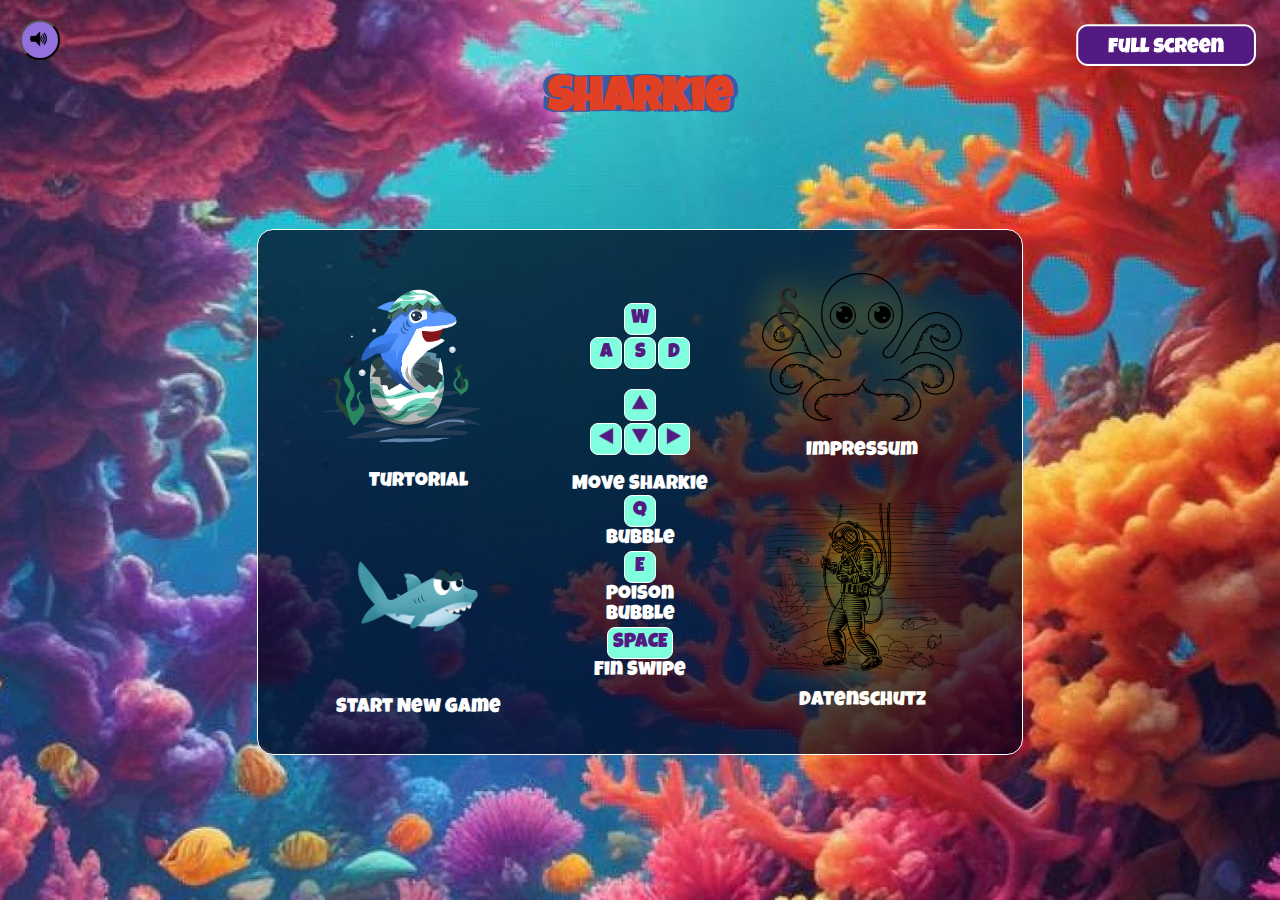
==== index.html @ d3e7a37f "projekt done" ====
<!DOCTYPE html>
<html lang="en" translate="no">

<head>
    <meta charset="UTF-8">
    <meta name="viewport" content="width=device-width, initial-scale=1.0">
    <link rel="stylesheet" href="style.css">
    <link rel="stylesheet" href="responisce.css">
    <link rel="icon" type="image/x-icon" href="./img/1.Sharkie/1.IDLE/1.png">
    <title>Sharkie</title>
    <link href="./fonts/LuckiestGuy-Regular.ttf" rel="stylesheet">
    <script src="./models/world.class.js"></script>
    <script src="./models/audio-manager.object.class.js"></script>
    <script src="./models/drawable-object.class.js"></script>
    <script src="./models/status-bar.class.js.js"></script>
    <script src="./models/poison-bar.class.js"></script>
    <script src="./models/coin-bar.class.js"></script>
    <script src="./models/movable-object.class.js"></script>
    <script src="./models/throwable-object.class.js"></script>
    <script src="./models/fin-slap.class.js"></script>
    <script src="./models/keyboard.class.js"></script>
    <script src="./models/character.class.js"></script>
    <script src="./models/coin.class.js"></script>
    <script src="./models/poison.class.js"></script>
    <script src="./models/pufferfish-green.class.js"></script>
    <script src="./models/pufferfish-red.class.js"></script>
    <script src="./models/jellyfish.class.js"></script>
    <script src="./models/jellyfish-catched.class.js"></script>
    <script src="./models/background-object.class.js"></script>
    <script src="./models/level.class.js"></script>
    <script src="./models/endboss.class.js"></script>
    <script src="./models/barrier-levelend-class.js"></script>
    <script src="./levels/level0.js"></script>
    <script src="./levels/level1.js"></script>
    <script src="./js/game.js"></script>
    <script src="./js/script.js"></script>
    <script src="./js/pleaserotate.js"></script>
</head>

<body onload="init()">

    <button class="muteButton" id="muteButton" onclick="toggleMuteButton()">
        <img src="./img/7.Icons/Sound_on.png" class="arrow" id="unmute">
        <img src="./img/7.Icons/Sound_off.png" class="arrow dNone" id="mute">
    </button>

    <h1>Sharkie</h1>

    <img src="./img/6.Botones/Full Screen/Mesa de trabajo 9.png" onclick="toggleFullscreen()" class="fullscreenButton">
    <img src="./img/7.Icons/fullscreen.png" onclick="toggleFullscreen()" class="fullscreenIcon">

    <div class="gameStartScreen" id="introductionScreen">
        <div>

            <div class="startGame" onclick="startGame(true)">
                <img src="./img/7.Icons/turtorial.png" class="startGameImg">
                <div class="description">Turtorial</div>
            </div>

            <div class="startGame" onclick="startGame(false)">
                <img src="./img/7.Icons/new_Game.png" class="startGameImg">
                <div class="description">Start New Game</div>
            </div>

        </div>

        <div>
            <div class="moveSharkie">
                <div class="moveIntro">
                    <div class="introButton upIntro">W</div>
                    <div class="introButton">A</div>
                    <div class="introButton">S</div>
                    <div class="introButton">D</div>
                </div>
                <div class="moveIntro">
                    <div class="introButton upIntro"><img class="arrowImg" src="./img/7.Icons/triangle_purple.png">
                    </div>
                    <div class="introButton"><img class="arrowImg arrowLeft" src="./img/7.Icons/triangle_purple.png">
                    </div>
                    <div class="introButton"><img class="arrowImg arrowDown" src="./img/7.Icons/triangle_purple.png">
                    </div>
                    <div class="introButton"><img class="arrowImg arrowRight" src="./img/7.Icons/triangle_purple.png">
                    </div>
                </div>
                <div class="description">Move Sharkie</div>
            </div>

            <div class="moveSharkie">
                <div class="attackIntro">
                    <div class="introButton">Q</div>
                    <div class="description">Bubble</div>
                    <div class="introButton">E</div>
                    <div class="description">Poison bubble</div>
                    <div class="introButtonSpace">SPACE</div>
                    <div class="description">Fin Swipe</div>
                </div>
            </div>
        </div>

        <div class="impressum" id="impressum">
            <div class="impressumBox">
                <a class="description" href="impressum.html">
                    <img class="impressumImg" src="./img/7.Icons/legal.png">
                    Impressum</a>
            </div>
            <div class="impressumBox">
                <a class="description" href="datenschutz.html">
                    <img class="impressumImg" src="./img/7.Icons/protection.png">
                    Datenschutz</a>
            </div>
        </div>

    </div>

    <div class="overlay" id="overlay"></div>

    <div id="fullscreen">
        <canvas class="dNone" id="canvas" width="720px" height="480px"></canvas>

        <div class="gameOverScreen dNone" id="nextLevel">
            <img class="gameOverImg" src="./img/6.Botones/Tittles/You win/Recurso 21.png">
            <div onclick="startNextLevel()" class="nextLevel">Next Level</div>
            <div onclick="backToMenu()" class="nextLevel" id="backToMenu">Back to Menu</div>
        </div>

        <div class="gameOverScreen dNone" id="winGame">
            <img class="winGameImg" src="/img/6.Botones/Try again/Win1.png">
            <div onclick="backToMenu()" class="nextLevel" id="backToMenu">Back to Menu</div>
        </div>
        
        <div class="gameOverScreen dNone" id="restartGame">
            <img class="gameOverImg" src="./img/6.Botones/Tittles/Game Over/Recurso 11.png">
            <img onclick="restartGame()" class="nextLevelImg" src="./img/6.Botones/Try again/Recurso 16.png">
            <div onclick="backToMenu()" class="nextLevel" id="backToMenu">Back to Menu</div>
        </div>

    </div>

    <div class="actionMoveBar">

        <button class="arrowButtonUp" onmousedown="button('UP', true)" onmouseup="button('UP', false)"
            ontouchstart="button('UP', true)" ontouchend="button('UP', false)">
            <img class="arrowUp arrow" src="./img/7.Icons/arrowUp.png">
        </button>

        <button onmousedown="button('LEFT', true)" onmouseup="button('LEFT', false)" ontouchstart="button('LEFT', true)"
            ontouchend="button('LEFT', false)">
            <img class="arrowLeft arrow" src="./img/7.Icons/arrowUp.png">
        </button>

        <button onmousedown="button('DOWN', true)" onmouseup="button('DOWN', false)" ontouchstart="button('DOWN', true)"
            ontouchend="button('DOWN', false)">
            <img class="arrowDown arrow" src="./img/7.Icons/arrowUp.png">
        </button>

        <button onmousedown="button('RIGHT', true)" onmouseup="button('RIGHT', false)"
            ontouchstart="button('RIGHT', true)" ontouchend="button('RIGHT', false)">
            <img class="arrowRight arrow" src="./img/7.Icons/arrowUp.png">
        </button>
    </div>

    <div class="actionAttackBar">
        <button class="actionButton attackBubble" onmousedown="button('Q', true)" onmouseup="button('Q', false)"
            ontouchstart="button('Q', true)" ontouchend="button('Q', false)">
            Q</button>

        <button class="actionButton attackPoisonBubble" onmousedown="button('E', true)" onmouseup="button('E', false)"
            ontouchstart="button('E', true)" ontouchend="button('E', false)">
            E</button>

        <button class="actionButtonMelee" onmousedown="button('SPACE', true)" onmouseup="button('SPACE', false)"
            ontouchstart="button('SPACE', true)" ontouchend="button('SPACE', false)">
            SPACE</button>

    </div>

</body>

</html>
---- style.css ----
@font-face {
    font-family: luckiestGuy;
    src: url(./fonts/LuckiestGuy-Regular.ttf);
}

#pleaserotate-graphic {
    fill: #fff;
}

#pleaserotate-backdrop {
    color: #fff;
    background-color: #000;
}

canvas {
    background-color: black;
    display: none;
}

body {
    height: 100vh;
    background-color: rgb(22, 13, 72);
    background-image: url("./img/3.\ Background/background2.jpg");
    background-position: center;
    display: flex;
    justify-content: space-evenly;
    flex-direction: column;
    align-items: center;
    color: #e04024;
    text-shadow: -5px -1px 0 #3a5aa6, 5px -1px 0 #3a5aa6, -4px 1px 0 #3a5aa6, 4px 1px 0 #3a5aa6;
    font-family: luckiestGuy;
    margin: 0;
}

.dNone {
    display: none;
}

h1 {
    font-size: 48px;
    margin-top: 4px;
}

button {
    background-color: mediumpurple;
    font-weight: 800;
    width: 40px;
    height: 40px;
    border-radius: 50%;
    -webkit-touch-callout: none;
    -webkit-user-select: none;
    -moz-user-select: none;
    -ms-user-select: none;
    user-select: none;
}

.muteButton {
    position: absolute;
    top: 20px;
    left: 20px;
}

.fullscreenButton {
    border: 4px solid transparent;
    position: absolute;
    top: 20px;
    right: 20px;
    width: 180px;
    cursor: pointer;
}

.fullscreenIcon {
    display: none;
    border: 4px solid transparent;
}

.active {
    border: 4px solid rgb(140, 209, 113);
    border-radius: 20px;
    border-style: inset;
}

#fullscreen {
    display: flex;
    justify-content: center;
    align-items: center;
}

.startGame {
    cursor: pointer;
}

.startGame:hover .description {
    color: #531a82;
    text-shadow: 2px 1px 2px white;
    filter: drop-shadow(0 0 0.25rem rgb(255, 255, 255));
}

.startGame:hover img {
    filter: drop-shadow(0 0 0.75rem rgb(255, 217, 0));
}

.startGameImg {
    height: 200px;
}

.moveIntro {
    display: flex;
    flex-wrap: wrap;
    width: 100px;
    gap: 2px;
}

.upIntro {
    margin-left: 34px;
    margin-right: 34px;
}

.arrowImg {
    height: 18px;
    -webkit-touch-callout: none;
    -webkit-user-select: none;
    -moz-user-select: none;
    -ms-user-select: none;
    user-select: none;
}

.attackIntro {
    display: flex;
    flex-direction: column;
    align-items: center;
    flex-wrap: wrap;
    width: 120px;
    gap: 2px;
}

.moveSharkie {
    display: flex;
    flex-direction: column;
    align-items: center;
    gap: 20px;
}

.description {
    color: white;
    font-size: 20px;
    text-shadow: none;
    text-align: center;
    text-decoration: none;
    display: flex;
    flex-direction: column;
}

.introButton {
    background-color: #80ffdf;
    color: #531a82;
    border: solid 1px white;
    border-radius: 8px;
    text-shadow: none;
    width: 30px;
    height: 30px;
    text-align: center;
    align-content: center;
}

.introButtonSpace {
    background-color: #80ffdf;
    color: #531a82;
    border: solid 1px white;
    border-radius: 8px;
    text-shadow: none;
    width: 64px;
    height: 30px;
    text-align: center;
    align-content: center;
}

.actionMoveBar {
    position: absolute;
    left: 20px;
    bottom: 26px;
    display: flex;
    width: 124px;
    flex-wrap: wrap;
    display: none;
}

.arrow {
    height: 20px;
}

.arrowButtonUp {
    margin-left: 40px;
    margin-right: 40px;
}

.arrowLeft {
    rotate: -90deg;
}

.arrowRight {
    rotate: 90deg;
}

.arrowDown {
    rotate: 180deg;
}

.actionAttackBar {
    position: absolute;
    right: 20px;
    bottom: 26px;
    flex-wrap: wrap;
    width: 84px;
    justify-content: space-between;
    display: none;
}

.actionButtonMelee {
    height: 40px;
    width: 84px;
    border-radius: 50px;
}

.gameStartScreen {
    align-items: center;
    justify-content: space-evenly;
    font-size: 20px;
    background-color: rgb(0 0 25 / 70%);
    border-radius: 16px;
    border: solid 1px white;
    gap: 16px;
    padding: 22px;
    height: 480px;
    width: 720px;
}

.overlay {
    position: fixed;
    top: 0;
    width: 100%;
    height: 100vh;
    background-color: rgba(0, 0, 0, 0.4);
    z-index: 2;
    display: none;
}

.gameOverScreen {
    position: absolute;
    height: 100vh;
    width: 100%;
    align-items: center;
    justify-content: center;
    font-size: 20px;
    flex-direction: column;
    gap: 60px;
    z-index: 3;
}

.gameOverImg {
    width: 300px;
}

.winGameImg {
    width: 100%;
}

.nextLevelImg {
    width: 300px;
    cursor: pointer;
}

.nextLevel {
    font-size: 36px;
    color: #531a82;
    text-shadow: none;
    cursor: pointer;
    background-color: #80ffdf;
    padding: 10px 30px 10px 30px;
    border-radius: 16px;
    border: solid 2px white;
}

.impressum {
    display: flex;
    flex-direction: column;
    justify-content: space-around;
    height: 100%;
}

.impressumBox {
    display: flex;
    justify-content: center;
    flex-direction: column;
}

.impressumImg {
    width: 200px;
    filter: drop-shadow(0 0 1.25rem rgb(255, 217, 0));
    margin-bottom: 20px;
}

.impressumBox:hover {
    filter: drop-shadow(0 0 0.75rem rgb(0, 255, 26));
}

.dataPrivacy {
    height: auto;
    align-items: center;
    justify-content: center;
    margin: 0 16px 0 16px;
    gap: 6px;
    background: cadetblue;
}

.content {
    font-family: 'Times New Roman', Times, serif;
    font-size: 20px;
    font-weight: 800;
    text-shadow: none;
    color: #e04024;
}

.backButton {
    rotate: -90deg;
    position: absolute;
    top: 55px;
    right: 18px;
}

.backButton img {
    height: 42px;
    padding: 2px;
}

.backButton img:hover {
    background-color: #e04024;
    border-radius: 50%;
    cursor: pointer;
}
---- responisce.css ----
@media only screen and (max-width: 933px) {
    canvas {
        width: 100%;
    }

    .gameStartScreen {
        scale: 0.9;
    }

    .fullscreenButton {
        display: none;
    }

    .fullscreenIcon {
        display: block;
        width: 30px;
        position: absolute;
        top: 10px;
        right: 10px;
        cursor: pointer;
    }

    .actionMoveBar {
        display: flex;
    }

    .actionAttackBar {
        display: flex;
    }
}

@media only screen and (max-height: 480px) {
    canvas {
        height: 100vh;
    }

    h1 {
        display: none;
    }
}

@media (max-width: 700px) {
    .gameStartScreen {
        width: auto;
    }
}

@media (max-width: 550px) {
    .gameStartScreen {
        flex-direction: column;
        height: auto;
    }

    h1 {
        font-size: 40px;
    }
}
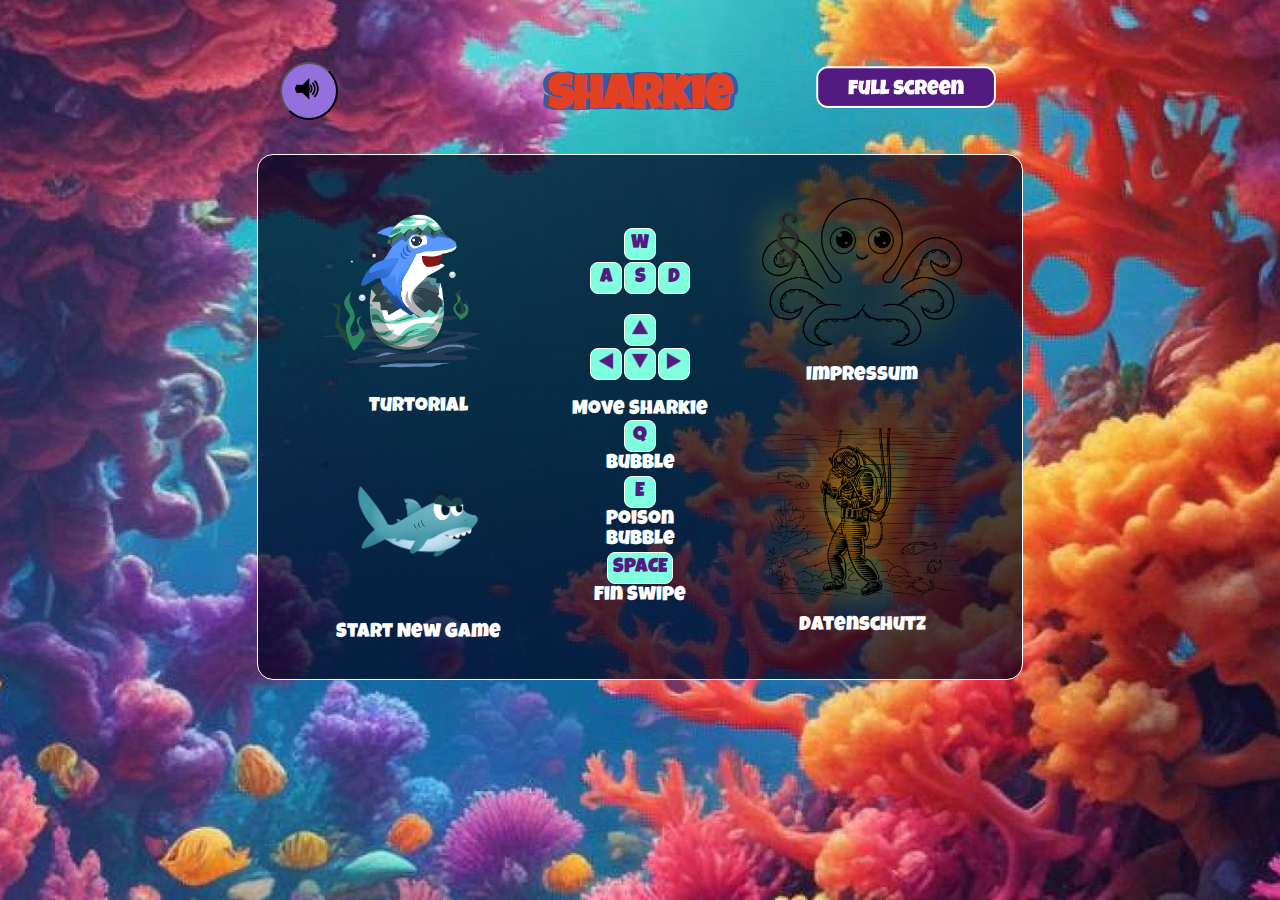
==== commit db135ae8: "projekt done" ====
--- a/index.html
+++ b/index.html
@@ -34,20 +34,25 @@
     <script src="./levels/level1.js"></script>
     <script src="./js/game.js"></script>
     <script src="./js/script.js"></script>
-    <script src="./js/pleaserotate.js"></script>
+    <script src="./js/please-rotate.js"></script>
 </head>
 
 <body onload="init()">
 
-    <button class="muteButton" id="muteButton" onclick="toggleMuteButton()">
-        <img src="./img/7.Icons/Sound_on.png" class="arrow" id="unmute">
-        <img src="./img/7.Icons/Sound_off.png" class="arrow dNone" id="mute">
-    </button>
+    <div class="topWrapper">
+        <button id="muteButton" onclick="toggleMuteButton()">
+            <img src="./img/7.Icons/Sound_on.png" class="arrow" id="unmute">
+            <img src="./img/7.Icons/Sound_off.png" class="arrow dNone" id="mute">
+        </button>
+
+        <div id="fullscreenButtons" class="fullscreenButtons">
+            <img src="./img/6.Botones/Full Screen/Mesa de trabajo 9.png" onclick="toggleFullscreen()"
+                class="fullscreenButton">
+            <img src="./img/7.Icons/fullscreen.png" onclick="toggleFullscreen()" class="fullscreenIcon">
+        </div>
+    </div>
 
     <h1>Sharkie</h1>
-
-    <img src="./img/6.Botones/Full Screen/Mesa de trabajo 9.png" onclick="toggleFullscreen()" class="fullscreenButton">
-    <img src="./img/7.Icons/fullscreen.png" onclick="toggleFullscreen()" class="fullscreenIcon">
 
     <div class="gameStartScreen" id="introductionScreen">
         <div>
@@ -124,10 +129,10 @@
         </div>
 
         <div class="gameOverScreen dNone" id="winGame">
-            <img class="winGameImg" src="/img/6.Botones/Try again/Win1.png">
+            <img class="winGameImg" src="./img/6.Botones/Try again/Win1.png">
             <div onclick="backToMenu()" class="nextLevel" id="backToMenu">Back to Menu</div>
         </div>
-        
+
         <div class="gameOverScreen dNone" id="restartGame">
             <img class="gameOverImg" src="./img/6.Botones/Tittles/Game Over/Recurso 11.png">
             <img onclick="restartGame()" class="nextLevelImg" src="./img/6.Botones/Try again/Recurso 16.png">
@@ -136,42 +141,44 @@
 
     </div>
 
-    <div class="actionMoveBar">
+    <div class="bottomWrapper" id="bottomWrapper">
+        <div class="actionMoveBar">
 
-        <button class="arrowButtonUp" onmousedown="button('UP', true)" onmouseup="button('UP', false)"
-            ontouchstart="button('UP', true)" ontouchend="button('UP', false)">
-            <img class="arrowUp arrow" src="./img/7.Icons/arrowUp.png">
-        </button>
+            <button class="arrowButtonUp" onmousedown="button('UP', true)" onmouseup="button('UP', false)"
+                ontouchstart="button('UP', true)" ontouchend="button('UP', false)">
+                <img class="arrowUp arrow" src="./img/7.Icons/arrowUp.png">
+            </button>
 
-        <button onmousedown="button('LEFT', true)" onmouseup="button('LEFT', false)" ontouchstart="button('LEFT', true)"
-            ontouchend="button('LEFT', false)">
-            <img class="arrowLeft arrow" src="./img/7.Icons/arrowUp.png">
-        </button>
+            <button onmousedown="button('LEFT', true)" onmouseup="button('LEFT', false)"
+                ontouchstart="button('LEFT', true)" ontouchend="button('LEFT', false)">
+                <img class="arrowLeft arrow" src="./img/7.Icons/arrowUp.png">
+            </button>
 
-        <button onmousedown="button('DOWN', true)" onmouseup="button('DOWN', false)" ontouchstart="button('DOWN', true)"
-            ontouchend="button('DOWN', false)">
-            <img class="arrowDown arrow" src="./img/7.Icons/arrowUp.png">
-        </button>
+            <button onmousedown="button('DOWN', true)" onmouseup="button('DOWN', false)"
+                ontouchstart="button('DOWN', true)" ontouchend="button('DOWN', false)">
+                <img class="arrowDown arrow" src="./img/7.Icons/arrowUp.png">
+            </button>
 
-        <button onmousedown="button('RIGHT', true)" onmouseup="button('RIGHT', false)"
-            ontouchstart="button('RIGHT', true)" ontouchend="button('RIGHT', false)">
-            <img class="arrowRight arrow" src="./img/7.Icons/arrowUp.png">
-        </button>
-    </div>
+            <button onmousedown="button('RIGHT', true)" onmouseup="button('RIGHT', false)"
+                ontouchstart="button('RIGHT', true)" ontouchend="button('RIGHT', false)">
+                <img class="arrowRight arrow" src="./img/7.Icons/arrowUp.png">
+            </button>
+        </div>
 
-    <div class="actionAttackBar">
-        <button class="actionButton attackBubble" onmousedown="button('Q', true)" onmouseup="button('Q', false)"
-            ontouchstart="button('Q', true)" ontouchend="button('Q', false)">
-            Q</button>
+        <div class="actionAttackBar">
+            <button class="actionButton attackBubble" onmousedown="button('Q', true)" onmouseup="button('Q', false)"
+                ontouchstart="button('Q', true)" ontouchend="button('Q', false)">
+                Q</button>
 
-        <button class="actionButton attackPoisonBubble" onmousedown="button('E', true)" onmouseup="button('E', false)"
-            ontouchstart="button('E', true)" ontouchend="button('E', false)">
-            E</button>
+            <button class="actionButton attackPoisonBubble" onmousedown="button('E', true)"
+                onmouseup="button('E', false)" ontouchstart="button('E', true)" ontouchend="button('E', false)">
+                E</button>
 
-        <button class="actionButtonMelee" onmousedown="button('SPACE', true)" onmouseup="button('SPACE', false)"
-            ontouchstart="button('SPACE', true)" ontouchend="button('SPACE', false)">
-            SPACE</button>
+            <button class="actionButtonMelee" onmousedown="button('SPACE', true)" onmouseup="button('SPACE', false)"
+                ontouchstart="button('SPACE', true)" ontouchend="button('SPACE', false)">
+                SPACE</button>
 
+        </div>
     </div>
 
 </body>
--- a/style.css
+++ b/style.css
@@ -23,7 +23,6 @@
     background-image: url("./img/3.\ Background/background2.jpg");
     background-position: center;
     display: flex;
-    justify-content: space-evenly;
     flex-direction: column;
     align-items: center;
     color: #e04024;
@@ -36,6 +35,10 @@
     display: none;
 }
 
+.fullscreenButtons {
+    display: none;
+}
+
 h1 {
     font-size: 48px;
     margin-top: 4px;
@@ -44,8 +47,9 @@
 button {
     background-color: mediumpurple;
     font-weight: 800;
-    width: 40px;
-    height: 40px;
+    font-size: 18px;
+    width: 58px;
+    height: 58px;
     border-radius: 50%;
     -webkit-touch-callout: none;
     -webkit-user-select: none;
@@ -54,17 +58,27 @@
     user-select: none;
 }
 
-.muteButton {
-    position: absolute;
-    top: 20px;
-    left: 20px;
+.topWrapper {
+    width: 720px;
+    display: flex;
+    justify-content: space-between;
+    margin-top: 12px;
+    position: relative;
+    top: 50px;
+}
+
+.bottomWrapper {
+    display: none;
+    position: fixed;
+    bottom: 0;
+    width: 97.5%;
+    display: flex;
+    justify-content: space-between;
+    margin-bottom: 12px;
 }
 
 .fullscreenButton {
     border: 4px solid transparent;
-    position: absolute;
-    top: 20px;
-    right: 20px;
     width: 180px;
     cursor: pointer;
 }
@@ -84,6 +98,9 @@
     display: flex;
     justify-content: center;
     align-items: center;
+    position: fixed;
+    top: 50%;
+    bottom: 50%;
 }
 
 .startGame {
@@ -176,22 +193,21 @@
 }
 
 .actionMoveBar {
-    position: absolute;
-    left: 20px;
-    bottom: 26px;
-    display: flex;
-    width: 124px;
+    display: flex;
+    width: 180px;
     flex-wrap: wrap;
-    display: none;
 }
 
 .arrow {
-    height: 20px;
+    height: 28px;
 }
 
 .arrowButtonUp {
-    margin-left: 40px;
-    margin-right: 40px;
+    margin-left: 58px;
+    margin-right: 58px;
+    height: 58px;
+    width: 58px;
+    margin-bottom: 2px;
 }
 
 .arrowLeft {
@@ -207,18 +223,15 @@
 }
 
 .actionAttackBar {
-    position: absolute;
-    right: 20px;
-    bottom: 26px;
     flex-wrap: wrap;
-    width: 84px;
+    width: 124px;
     justify-content: space-between;
-    display: none;
 }
 
 .actionButtonMelee {
-    height: 40px;
-    width: 84px;
+    margin-top: 2px;
+    height: 58px;
+    width: 120px;
     border-radius: 50px;
 }
 
--- a/responisce.css
+++ b/responisce.css
@@ -1,10 +1,48 @@
-@media only screen and (max-width: 933px) {
+@media (min-width: 1921px) {
+    body {
+        scale: 1.5;
+    }
+}
+
+@media only screen and (max-width: 1050px) {
+    button {
+        font-size: 18px;
+        width: 50px;
+        height: 50px;
+    }
+
+    .arrowButtonUp {
+        margin-left: 50px;
+        margin-right: 50px;
+        height: 50px;
+        width: 50px;
+    }
+
+    .actionButtonMelee {
+        height: 50px;
+        width: 102px;
+    }
+
+    .actionAttackBar {
+        width: 106px;
+    }
+}
+
+@media only screen and (max-width: 780px) {
     canvas {
         width: 100%;
     }
 
     .gameStartScreen {
-        scale: 0.9;
+        width: 90%;
+    }
+
+    .topWrapper {
+        width: 90%;
+    }
+
+    .bottomWrapper {
+        width: 90%;
     }
 
     .fullscreenButton {
@@ -14,9 +52,6 @@
     .fullscreenIcon {
         display: block;
         width: 30px;
-        position: absolute;
-        top: 10px;
-        right: 10px;
         cursor: pointer;
     }
 
@@ -29,6 +64,24 @@
     }
 }
 
+@media only screen and (max-width: 620px) {
+    .gameStartScreen {
+        flex-direction: column;
+        width: 300px;
+        height: auto;
+    }
+}
+
+@media (max-width: 550px) {
+    .gameStartScreen {
+        width: 252px;
+    }
+
+    h1 {
+        font-size: 40px;
+    }
+}
+
 @media only screen and (max-height: 480px) {
     canvas {
         height: 100vh;
@@ -37,21 +90,82 @@
     h1 {
         display: none;
     }
-}
 
-@media (max-width: 700px) {
-    .gameStartScreen {
-        width: auto;
-    }
-}
-
-@media (max-width: 550px) {
-    .gameStartScreen {
-        flex-direction: column;
-        height: auto;
+    .topWrapper {
+        position: absolute;
+        top: 10px;
+        left: 10px;
     }
 
-    h1 {
-        font-size: 40px;
+    .gameStartScreen {
+        margin-top: 10px;
+        width: 75%;
+        height: 80%;
+    }
+
+    .startGameImg {
+        height: 140px;
+    }
+
+    .impressumImg {
+        width: 140px;
+    }
+
+    .introButton {
+        border-radius: 8px;
+        width: 24px;
+        height: 24px;
+    }
+
+    .moveIntro {
+        width: 86px;
+        gap: 2px;
+    }
+
+    .upIntro {
+        margin-left: 28px;
+        margin-right: 28px;
+    }
+
+    .arrowImg {
+        height: 14px;
+    }
+
+    .arrow {
+        height: 24px;
+    }
+
+    .description {
+        font-size: 16px;
+    }
+
+    .moveSharkie {
+        gap: 16px;
+    }
+
+    button {
+        font-size: 14px;
+        width: 40px;
+        height: 40px;
+    }
+
+    .arrowButtonUp {
+        margin-left: 40px;
+        margin-right: 40px;
+        height: 40px;
+        width: 40px;
+    }
+
+    .actionButtonMelee {
+        height: 40px;
+        width: 86px;
+    }
+
+    .actionAttackBar {
+        width: 86px;
+    }
+
+    .actionMoveBar {
+        width: 126px;
     }
 }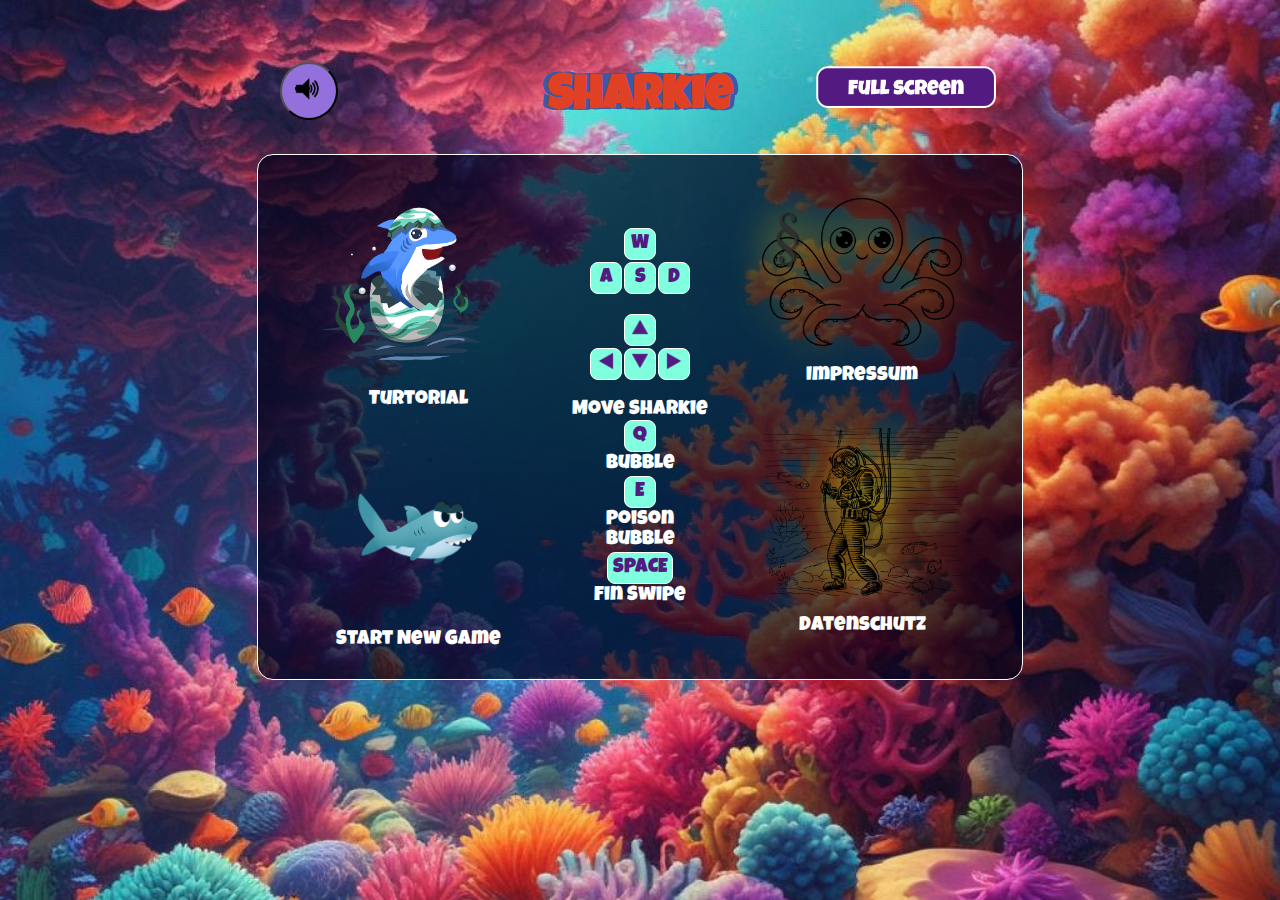
==== commit 8db18f3c: "Riesenbildschirme" ====
--- a/index.html
+++ b/index.html
@@ -34,7 +34,6 @@
     <script src="./levels/level1.js"></script>
     <script src="./js/game.js"></script>
     <script src="./js/script.js"></script>
-    <script src="./js/please-rotate.js"></script>
 </head>
 
 <body onload="init()">
@@ -55,7 +54,7 @@
     <h1>Sharkie</h1>
 
     <div class="gameStartScreen" id="introductionScreen">
-        <div>
+        <div class="impressum">
 
             <div class="startGame" onclick="startGame(true)">
                 <img src="./img/7.Icons/turtorial.png" class="startGameImg">
@@ -122,23 +121,22 @@
     <div id="fullscreen">
         <canvas class="dNone" id="canvas" width="720px" height="480px"></canvas>
 
-        <div class="gameOverScreen dNone" id="nextLevel">
-            <img class="gameOverImg" src="./img/6.Botones/Tittles/You win/Recurso 21.png">
-            <div onclick="startNextLevel()" class="nextLevel">Next Level</div>
-            <div onclick="backToMenu()" class="nextLevel" id="backToMenu">Back to Menu</div>
-        </div>
+    </div>
 
-        <div class="gameOverScreen dNone" id="winGame">
-            <img class="winGameImg" src="./img/6.Botones/Try again/Win1.png">
-            <div onclick="backToMenu()" class="nextLevel" id="backToMenu">Back to Menu</div>
-        </div>
+    <div class="gameOverScreen dNone" id="nextLevel">
+        <img class="gameOverImg" src="./img/6.Botones/Tittles/You win/Recurso 21.png">
+        <div onclick="startNextLevel()" class="nextLevel">Next Level</div>
+        <div onclick="backToMenu()" class="nextLevel" id="backToMenu">Back to Menu</div>
+    </div>
 
-        <div class="gameOverScreen dNone" id="restartGame">
-            <img class="gameOverImg" src="./img/6.Botones/Tittles/Game Over/Recurso 11.png">
-            <img onclick="restartGame()" class="nextLevelImg" src="./img/6.Botones/Try again/Recurso 16.png">
-            <div onclick="backToMenu()" class="nextLevel" id="backToMenu">Back to Menu</div>
-        </div>
+    <div class="gameOverScreen dNone" id="winGame">
+        <img onclick="backToMenu()" class="winGameImg" src="./img/6.Botones/Try again/Win1.png">
+    </div>
 
+    <div class="gameOverScreen dNone" id="restartGame">
+        <img class="gameOverImg" src="./img/6.Botones/Tittles/Game Over/Recurso 11.png">
+        <img onclick="restartGame()" class="nextLevelImg" src="./img/6.Botones/Try again/Recurso 16.png">
+        <div onclick="backToMenu()" class="nextLevel" id="backToMenu">Back to Menu</div>
     </div>
 
     <div class="bottomWrapper" id="bottomWrapper">
--- a/style.css
+++ b/style.css
@@ -18,9 +18,14 @@
 }
 
 body {
+    background-repeat: no-repeat;
+    background-position: center center;
+    background-attachment: fixed;
+    width: 100%;
     height: 100vh;
     background-color: rgb(22, 13, 72);
     background-image: url("./img/3.\ Background/background2.jpg");
+    background-size: cover;
     background-position: center;
     display: flex;
     flex-direction: column;
@@ -200,6 +205,7 @@
 
 .arrow {
     height: 28px;
+    cursor: pointer;
 }
 
 .arrowButtonUp {
@@ -275,7 +281,8 @@
 }
 
 .winGameImg {
-    width: 100%;
+    width: 95%;
+    cursor: pointer;
 }
 
 .nextLevelImg {
@@ -284,6 +291,8 @@
 }
 
 .nextLevel {
+    display: flex;
+    align-items: center;
     font-size: 36px;
     color: #531a82;
     text-shadow: none;
@@ -321,17 +330,16 @@
     height: auto;
     align-items: center;
     justify-content: center;
-    margin: 0 16px 0 16px;
     gap: 6px;
-    background: cadetblue;
 }
 
 .content {
+    padding: 0 16px 0 16px;
     font-family: 'Times New Roman', Times, serif;
     font-size: 20px;
     font-weight: 800;
     text-shadow: none;
-    color: #e04024;
+    color: white;
 }
 
 .backButton {
@@ -344,10 +352,63 @@
 .backButton img {
     height: 42px;
     padding: 2px;
+    background-color: white;
+    border-radius: 50%;
 }
 
 .backButton img:hover {
     background-color: #e04024;
-    border-radius: 50%;
-    cursor: pointer;
+    cursor: pointer;
+}
+
+#pleaserotate-graphic {
+    margin-left: 50px;
+    width: 200px;
+    animation: pleaserotateframes ease 2s infinite;
+    transform-origin: 50% 50%;
+}
+
+#pleaserotate-backdrop {
+    top: 0;
+    left: 0;
+    position: fixed;
+    width: 100%;
+    height: 100%;
+    z-index: 99;
+}
+
+#pleaserotate-container {
+    width: 300px;
+    position: absolute;
+    top: 50%;
+    left: 50%;
+    transform: translate(-50%, -50%);
+}
+
+#pleaserotate-message {
+    margin-top: 20px;
+    font-size: 1.3em;
+    text-align: center;
+    font-family: Verdana, Geneva, sans-serif;
+    text-transform: uppercase;
+}
+
+#pleaserotate-message small {
+    opacity: .5;
+    display: block;
+    font-size: .6em;
+}
+
+@keyframes pleaserotateframes {
+    0% {
+        transform: rotate(0deg);
+    }
+
+    49% {
+        transform: rotate(-90deg);
+    }
+
+    100% {
+        transform: rotate(90deg);
+    }
 }--- a/responisce.css
+++ b/responisce.css
@@ -1,7 +1,82 @@
 @media (min-width: 1921px) {
     body {
-        scale: 1.5;
-    }
+        background-size: 100%;
+        justify-content: center;
+    }
+
+    .gameStartScreen {
+        height: 60%;
+        width: 40%;
+    }
+
+    .topWrapper {
+        width: 40%;
+    }
+
+    .impressumImg {
+        width: 10vw;
+    }
+
+    .startGameImg {
+        height: auto;
+        width: 8vw;
+    }
+
+    .arrowImg {
+        height: 22px;
+    }
+
+    .arrow {
+        height: 34px;
+    }
+
+    .description {
+        font-size: 26px;
+    }
+
+    .moveSharkie {
+        gap: 20px;
+    }
+
+    .content {
+        font-size: 30px;
+        max-width: 1920px;
+    }
+
+    h1 {
+        font-size: 60px;
+    }
+
+    h2 {
+        font-size: 44px;
+    }
+
+    h3 {
+        font-size: 40px;
+    }
+
+    h4 {
+        font-size: 36px;
+    }
+
+    .content p {
+        font-size: 30px;
+    }
+}
+
+@media (min-width: 3000px) {
+    .description {
+        font-size: 32px;
+    }
+
+    .arrow {
+        height: 38px;
+    }
+
+    .moveSharkie {
+        gap: 24px;
+    }
+
 }
 
 @media only screen and (max-width: 1050px) {
@@ -41,10 +116,6 @@
         width: 90%;
     }
 
-    .bottomWrapper {
-        width: 90%;
-    }
-
     .fullscreenButton {
         display: none;
     }
@@ -80,9 +151,51 @@
     h1 {
         font-size: 40px;
     }
-}
-
-@media only screen and (max-height: 480px) {
+
+    .arrowImg {
+        height: 14px;
+    }
+
+    .arrow {
+        height: 24px;
+    }
+
+    .description {
+        font-size: 16px;
+    }
+
+    .moveSharkie {
+        gap: 10px;
+    }
+
+    button {
+        font-size: 14px;
+        width: 40px;
+        height: 40px;
+    }
+
+    .arrowButtonUp {
+        margin-left: 40px;
+        margin-right: 40px;
+        height: 40px;
+        width: 40px;
+    }
+
+    .actionButtonMelee {
+        height: 40px;
+        width: 86px;
+    }
+
+    .actionAttackBar {
+        width: 86px;
+    }
+
+    .actionMoveBar {
+        width: 126px;
+    }
+}
+
+@media only screen and (max-height: 601px) {
     canvas {
         height: 100vh;
     }
@@ -99,16 +212,21 @@
 
     .gameStartScreen {
         margin-top: 10px;
-        width: 75%;
+    }
+}
+
+@media only screen and (max-height: 480px) {
+    .gameStartScreen {
+        width: calc(100% - 306px);
         height: 80%;
     }
 
     .startGameImg {
-        height: 140px;
+        height: 30vh;
     }
 
     .impressumImg {
-        width: 140px;
+        width: 14vw;
     }
 
     .introButton {
@@ -140,7 +258,7 @@
     }
 
     .moveSharkie {
-        gap: 16px;
+        gap: 10px;
     }
 
     button {
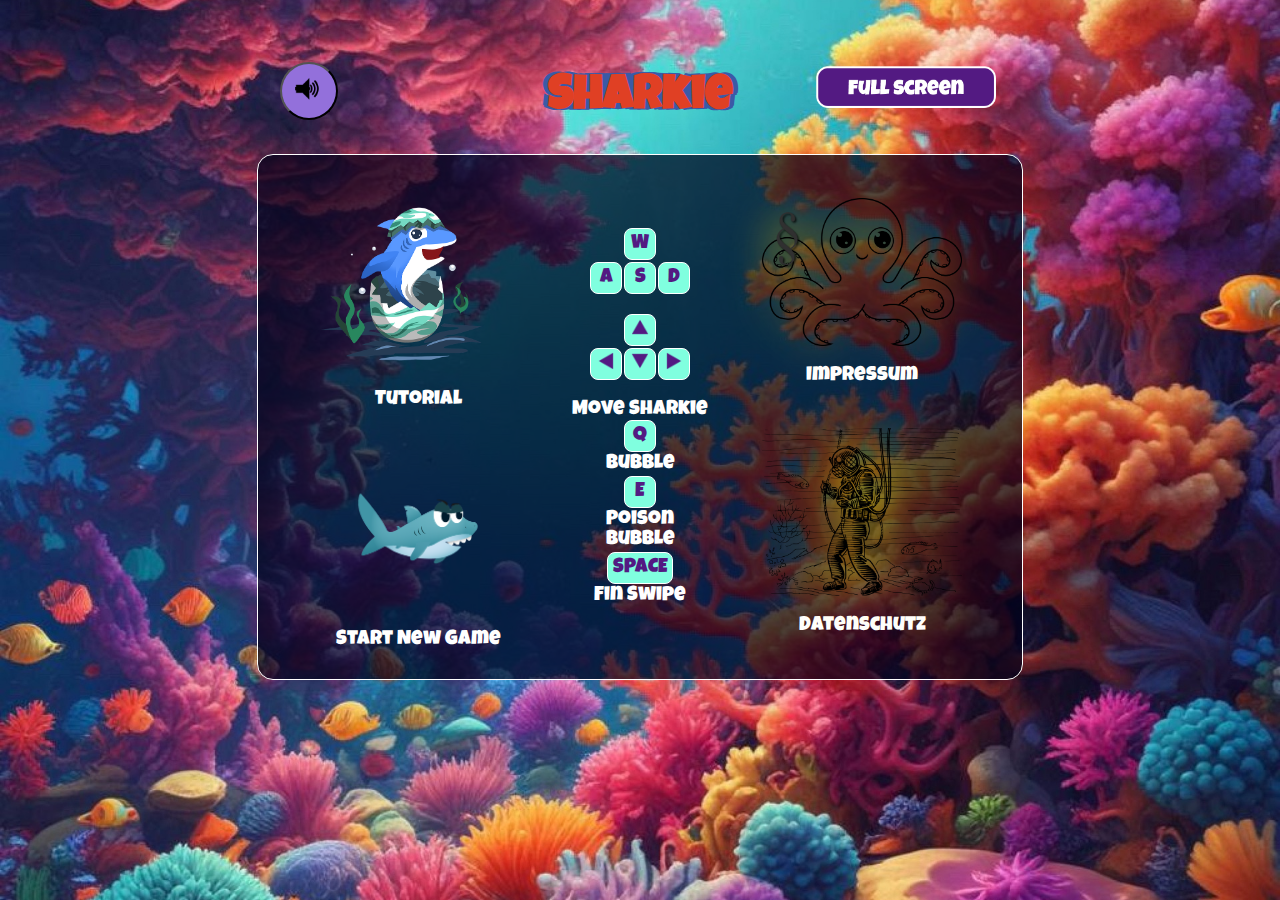
==== commit 3e2b2c78: "tutorial update" ====
--- a/index.html
+++ b/index.html
@@ -58,7 +58,7 @@
 
             <div class="startGame" onclick="startGame(true)">
                 <img src="./img/7.Icons/turtorial.png" class="startGameImg">
-                <div class="description">Turtorial</div>
+                <div class="description">Tutorial</div>
             </div>
 
             <div class="startGame" onclick="startGame(false)">
--- a/style.css
+++ b/style.css
@@ -106,6 +106,7 @@
     position: fixed;
     top: 50%;
     bottom: 50%;
+    pointer-events: none;
 }
 
 .startGame {
--- a/responisce.css
+++ b/responisce.css
@@ -104,10 +104,6 @@
 }
 
 @media only screen and (max-width: 780px) {
-    canvas {
-        width: 100%;
-    }
-
     .gameStartScreen {
         width: 90%;
     }
@@ -196,10 +192,6 @@
 }
 
 @media only screen and (max-height: 601px) {
-    canvas {
-        height: 100vh;
-    }
-
     h1 {
         display: none;
     }
